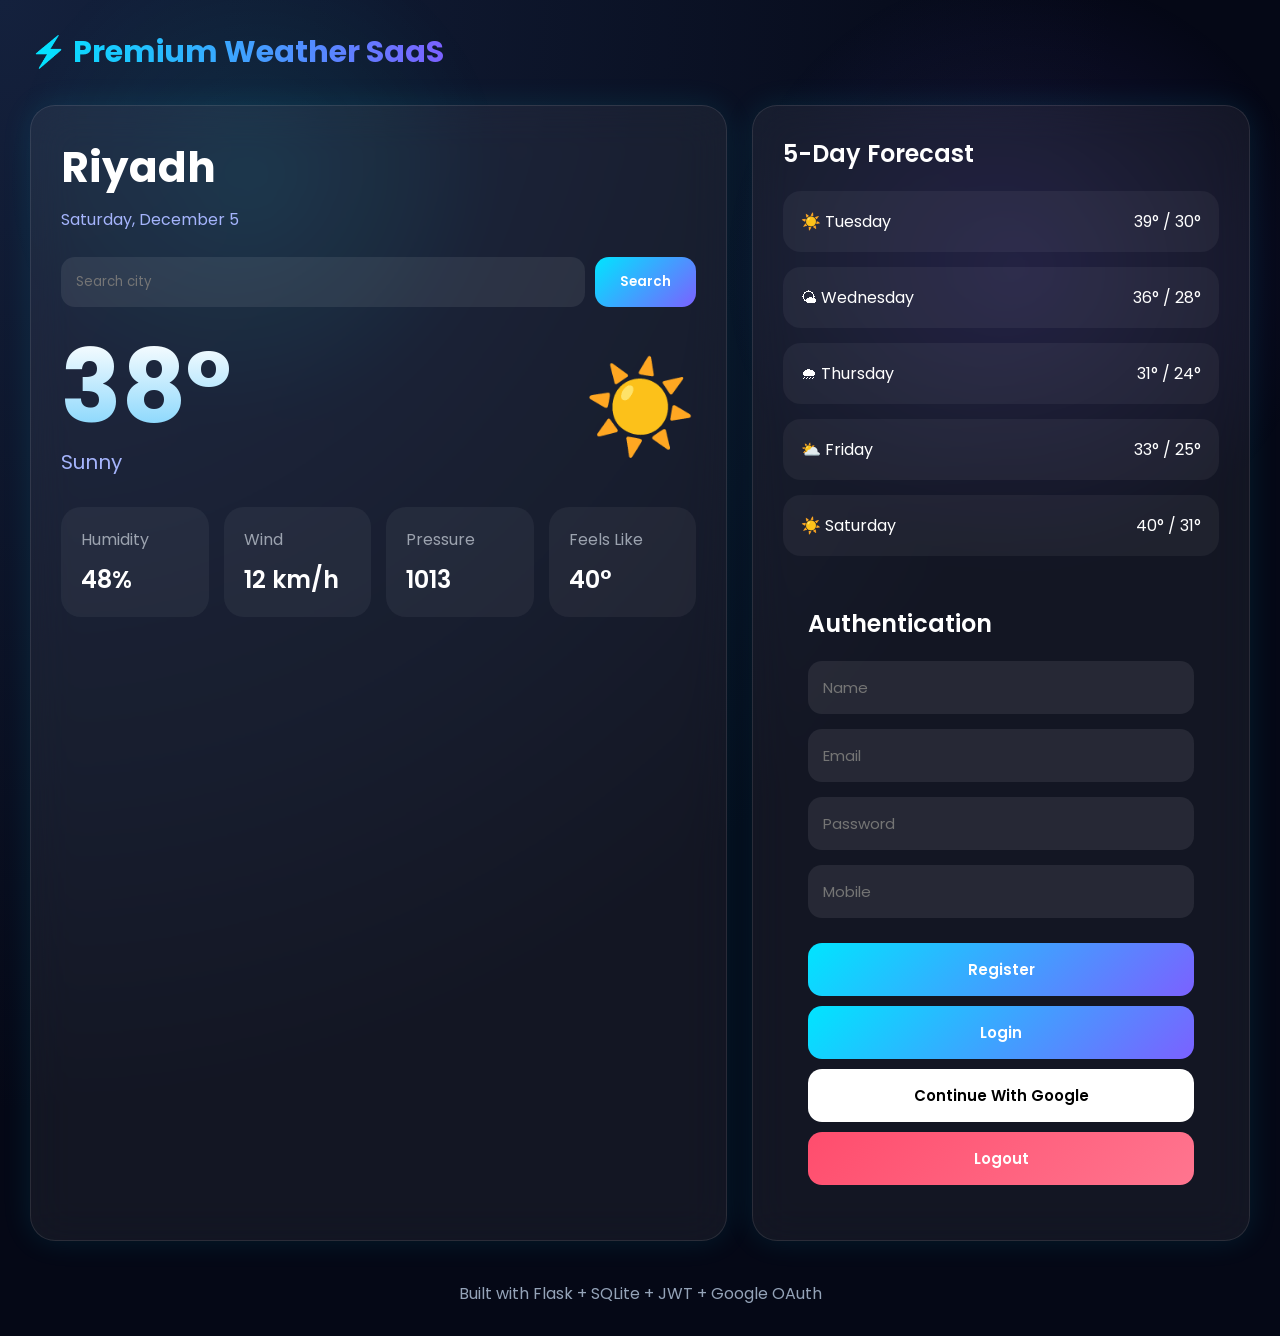
==== templates/index.html @ ec98b8cf "Updated Flask templates structure" ====
<!DOCTYPE html>
<html lang="en">
<head>
<meta charset="UTF-8" />
<meta name="viewport" content="width=device-width, initial-scale=1.0"/>

<title>Premium Weather Dashboard</title>

<link href="https://fonts.googleapis.com/css2?family=Poppins:wght@300;400;500;600;700&display=swap" rel="stylesheet">

<style>

*{
    margin:0;
    padding:0;
    box-sizing:border-box;
    font-family:'Poppins',sans-serif;
}

body{
    background:#050816;
    color:white;
    min-height:100vh;
    overflow-x:hidden;
    background:
        radial-gradient(circle at top left,#14213d,#050816 60%);
}

body::before{
    content:'';
    position:fixed;
    width:100%;
    height:100%;
    background:
        radial-gradient(circle at 20% 20%,rgba(0,255,255,0.08),transparent 20%),
        radial-gradient(circle at 80% 30%,rgba(123,97,255,0.15),transparent 25%);
    z-index:-1;
}

.container{
    max-width:1400px;
    margin:auto;
    padding:30px;
}

.topbar{
    display:flex;
    justify-content:space-between;
    align-items:center;
    margin-bottom:30px;
    flex-wrap:wrap;
    gap:20px;
}

.logo{
    font-size:30px;
    font-weight:700;
    background:linear-gradient(to right,#00e5ff,#7b61ff);
    -webkit-background-clip:text;
    -webkit-text-fill-color:transparent;
}

.glass{
    background:rgba(255,255,255,0.06);
    border:1px solid rgba(255,255,255,0.1);
    backdrop-filter:blur(20px);
    border-radius:25px;
    box-shadow:0 0 30px rgba(0,229,255,0.1);
}

.dashboard{
    display:grid;
    grid-template-columns:1.4fr 1fr;
    gap:25px;
}

.left{
    padding:30px;
}

.city{
    font-size:42px;
    font-weight:700;
}

.date{
    color:#a5b4fc;
    margin-top:8px;
}

.weather-main{
    display:flex;
    justify-content:space-between;
    align-items:center;
    margin-top:30px;
    flex-wrap:wrap;
}

.temp{
    font-size:100px;
    font-weight:700;
    line-height:1;
    background:linear-gradient(to bottom,#fff,#7dd3fc);
    -webkit-background-clip:text;
    -webkit-text-fill-color:transparent;
}

.weather-type{
    color:#a5b4fc;
    margin-top:10px;
    font-size:20px;
}

.weather-icon{
    font-size:90px;
    animation:float 4s ease-in-out infinite;
}

@keyframes float{
    0%,100%{transform:translateY(0);}
    50%{transform:translateY(-10px);}
}

.stats{
    margin-top:30px;
    display:grid;
    grid-template-columns:repeat(4,1fr);
    gap:15px;
}

.stat{
    padding:20px;
    border-radius:20px;
    background:rgba(255,255,255,0.05);
}

.stat-title{
    color:#9ca3af;
    margin-bottom:10px;
}

.stat-value{
    font-size:24px;
    font-weight:600;
}

.right{
    padding:30px;
}

.section-title{
    font-size:24px;
    margin-bottom:20px;
    font-weight:600;
}

.forecast{
    display:flex;
    flex-direction:column;
    gap:15px;
}

.forecast-item{
    display:flex;
    justify-content:space-between;
    align-items:center;
    padding:18px;
    border-radius:18px;
    background:rgba(255,255,255,0.05);
}

.auth-card{
    margin-top:25px;
    padding:25px;
}

.input-group{
    margin-bottom:15px;
}

.input-group input{
    width:100%;
    padding:15px;
    border:none;
    outline:none;
    border-radius:14px;
    background:rgba(255,255,255,0.08);
    color:white;
    font-size:15px;
}

.btn{
    width:100%;
    padding:15px;
    border:none;
    border-radius:14px;
    cursor:pointer;
    font-size:15px;
    font-weight:600;
    margin-top:10px;
    transition:0.3s;
}

.btn-primary{
    background:linear-gradient(135deg,#00e5ff,#7b61ff);
    color:white;
}

.btn-google{
    background:white;
    color:black;
}

.btn-danger{
    background:linear-gradient(135deg,#ff4d6d,#ff758f);
    color:white;
}

.btn:hover{
    transform:translateY(-2px);
}

.user-box{
    margin-top:25px;
    padding:20px;
    border-radius:20px;
    background:rgba(255,255,255,0.05);
    display:none;
}

.user-box img{
    width:80px;
    height:80px;
    border-radius:50%;
    margin-bottom:15px;
    border:3px solid #00e5ff;
}

.search-box{
    display:flex;
    gap:10px;
    margin-top:25px;
}

.search-box input{
    flex:1;
    padding:15px;
    border:none;
    outline:none;
    border-radius:14px;
    background:rgba(255,255,255,0.08);
    color:white;
}

.search-box button{
    padding:15px 25px;
    border:none;
    border-radius:14px;
    cursor:pointer;
    background:linear-gradient(135deg,#00e5ff,#7b61ff);
    color:white;
    font-weight:600;
}

footer{
    margin-top:40px;
    text-align:center;
    color:#94a3b8;
}

@media(max-width:1100px){

.dashboard{
    grid-template-columns:1fr;
}

.stats{
    grid-template-columns:repeat(2,1fr);
}

}

@media(max-width:768px){

.container{
    padding:20px;
}

.temp{
    font-size:70px;
}

.city{
    font-size:32px;
}

.stats{
    grid-template-columns:1fr;
}

}

</style>
</head>
<body>

<div class="container">

<div class="topbar">
<div class="logo">⚡ Premium Weather SaaS</div>
</div>

<div class="dashboard">

<div class="glass left">

<div class="city" id="cityName">Riyadh</div>
<div class="date" id="dateText"></div>

<div class="search-box">
<input type="text" id="cityInput" placeholder="Search city">
<button onclick="searchWeather()">Search</button>
</div>

<div class="weather-main">

<div>
<div class="temp" id="temp">38°</div>
<div class="weather-type" id="weatherType">Sunny</div>
</div>

<div class="weather-icon" id="weatherIcon">☀️</div>

</div>

<div class="stats">

<div class="stat">
<div class="stat-title">Humidity</div>
<div class="stat-value" id="humidity">48%</div>
</div>

<div class="stat">
<div class="stat-title">Wind</div>
<div class="stat-value" id="wind">12 km/h</div>
</div>

<div class="stat">
<div class="stat-title">Pressure</div>
<div class="stat-value" id="pressure">1013</div>
</div>

<div class="stat">
<div class="stat-title">Feels Like</div>
<div class="stat-value" id="feels">40°</div>
</div>

</div>

</div>

<div class="glass right">

<div class="section-title">5-Day Forecast</div>

<div class="forecast">

<div class="forecast-item">
<div>☀️ Tuesday</div>
<div>39° / 30°</div>
</div>

<div class="forecast-item">
<div>🌤 Wednesday</div>
<div>36° / 28°</div>
</div>

<div class="forecast-item">
<div>🌧 Thursday</div>
<div>31° / 24°</div>
</div>

<div class="forecast-item">
<div>⛅ Friday</div>
<div>33° / 25°</div>
</div>

<div class="forecast-item">
<div>☀️ Saturday</div>
<div>40° / 31°</div>
</div>

</div>

<div class="auth-card">

<div class="section-title">Authentication</div>

<div class="input-group">
<input type="text" id="name" placeholder="Name">
</div>

<div class="input-group">
<input type="email" id="email" placeholder="Email">
</div>

<div class="input-group">
<input type="password" id="password" placeholder="Password">
</div>

<div class="input-group">
<input type="text" id="mobile" placeholder="Mobile">
</div>

<button class="btn btn-primary" onclick="registerUser()">
Register
</button>

<button class="btn btn-primary" onclick="loginUser()">
Login
</button>

<button class="btn btn-google" onclick="googleLogin()">
Continue With Google
</button>

<button class="btn btn-danger" onclick="logoutUser()">
Logout
</button>

<div class="user-box" id="userBox">

<img id="userImage" src="https://i.imgur.com/6VBx3io.png">

<h3 id="userName">User</h3>

<p id="userEmail"></p>

<p id="userRole"></p>

<p id="userMobile"></p>

</div>

</div>

</div>

</div>

<footer>
Built with Flask + SQLite + JWT + Google OAuth
</footer>

</div>

<script>

const API_BASE = "https://api-project-e4fn.onrender.com";

const weatherData = {

Riyadh:{
temp:"38°",
type:"Sunny",
icon:"☀️",
humidity:"48%",
wind:"12 km/h",
pressure:"1013",
feels:"40°"
},

Dubai:{
temp:"41°",
type:"Hot & Clear",
icon:"🌤️",
humidity:"55%",
wind:"18 km/h",
pressure:"1010",
feels:"44°"
},

London:{
temp:"19°",
type:"Rainy",
icon:"🌧️",
humidity:"81%",
wind:"20 km/h",
pressure:"1007",
feels:"18°"
}

};

function searchWeather(){

const city = document.getElementById("cityInput").value.trim();

if(!city)return;

const data = weatherData[city] || weatherData["Riyadh"];

document.getElementById("cityName").innerText = city;
document.getElementById("temp").innerText = data.temp;
document.getElementById("weatherType").innerText = data.type;
document.getElementById("weatherIcon").innerText = data.icon;
document.getElementById("humidity").innerText = data.humidity;
document.getElementById("wind").innerText = data.wind;
document.getElementById("pressure").innerText = data.pressure;
document.getElementById("feels").innerText = data.feels;

}

async function registerUser(){

const name = document.getElementById("name").value;
const email = document.getElementById("email").value;
const password = document.getElementById("password").value;
const mobile = document.getElementById("mobile").value;

const res = await fetch(`${API_BASE}/register`,{

method:"POST",

headers:{
"Content-Type":"application/json"
},

body:JSON.stringify({
name,
email,
password,
mobile
})

});

const data = await res.json();

alert(data.message || data.error);

}

async function loginUser(){

const email = document.getElementById("email").value;
const password = document.getElementById("password").value;

const res = await fetch(`${API_BASE}/login`,{

method:"POST",

headers:{
"Content-Type":"application/json"
},

body:JSON.stringify({
email,
password
})

});

const data = await res.json();

if(data.token){

localStorage.setItem("token",data.token);

loadCurrentUser();

alert("Login Successful ✅");

}else{

alert(data.error || "Login Failed");

}

}

function googleLogin(){

window.location.href = `${API_BASE}/google_login`;

}

function logoutUser(){

localStorage.removeItem("token");

document.getElementById("userBox").style.display = "none";

alert("Logged Out");

}

async function loadCurrentUser(){

const token = localStorage.getItem("token");

if(!token)return;

const res = await fetch(`${API_BASE}/me`,{

headers:{
Authorization:`Bearer ${token}`
}

});

const data = await res.json();

document.getElementById("userBox").style.display = "block";

document.getElementById("userName").innerText = data.name;
document.getElementById("userEmail").innerText = data.email;
document.getElementById("userRole").innerText = "Role: " + data.role;
document.getElementById("userMobile").innerText = "Mobile: " + data.mobile;

if(data.picture){

document.getElementById("userImage").src = data.picture;

}

}

const params = new URLSearchParams(window.location.search);

const token = params.get("token");

if(token){

localStorage.setItem("token",token);

window.history.replaceState({},document.title,"/");

}

loadCurrentUser();

document.getElementById("dateText").innerText =
new Date().toLocaleDateString('en-US',{
weekday:'long',
month:'long',
day:'numeric'
});

</script>

</body>
</html>
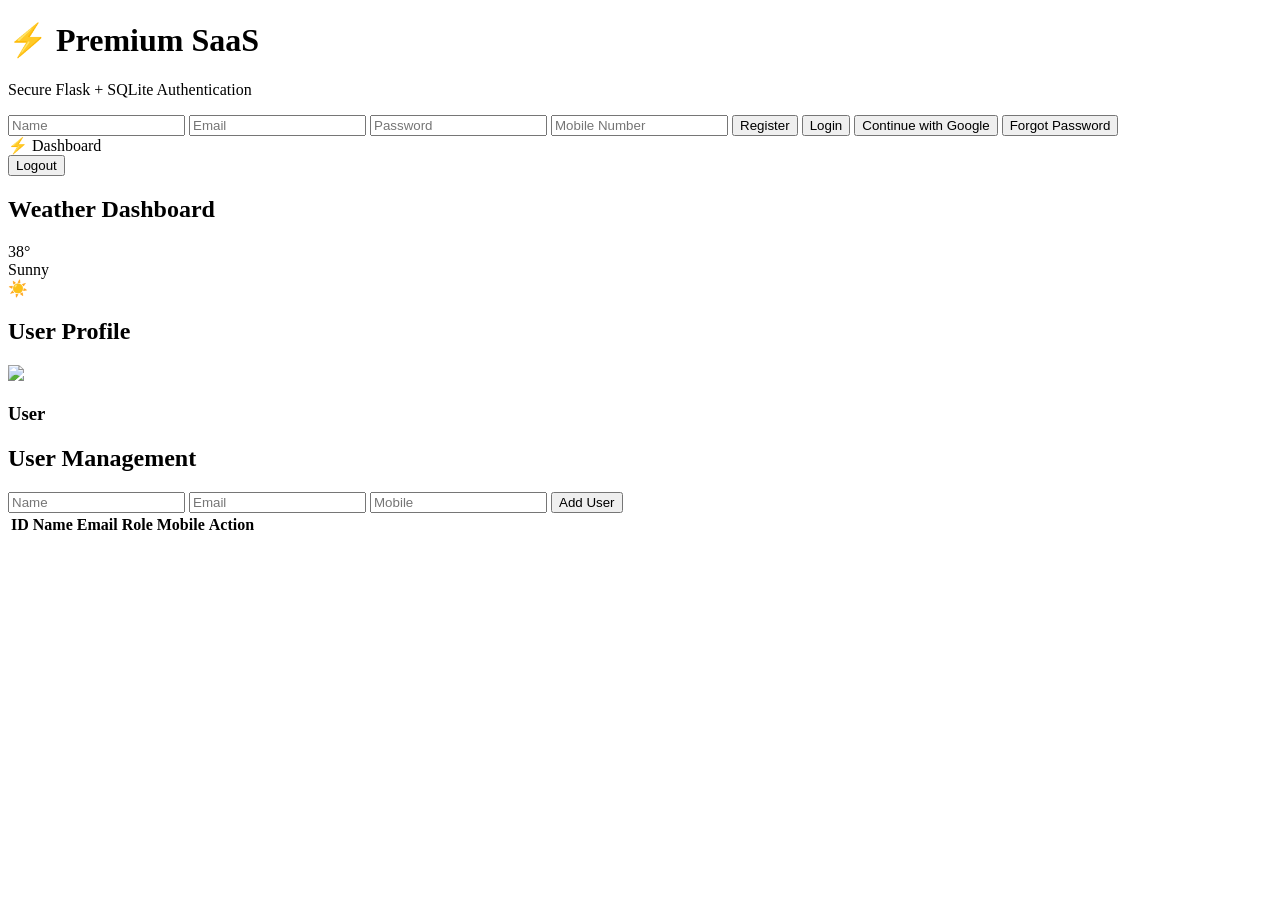
==== commit 19e2170c: "Added professional auth dashboard frontend" ====
--- a/templates/index.html
+++ b/templates/index.html
@@ -1,653 +1,195 @@
 <!DOCTYPE html>
 <html lang="en">
 <head>
-<meta charset="UTF-8" />
-<meta name="viewport" content="width=device-width, initial-scale=1.0"/>
 
-<title>Premium Weather Dashboard</title>
+<meta charset="UTF-8">
+<meta name="viewport" content="width=device-width, initial-scale=1.0">
+
+<title>Premium SaaS Dashboard</title>
+
+<link rel="stylesheet" href="/static/css/style.css">
 
 <link href="https://fonts.googleapis.com/css2?family=Poppins:wght@300;400;500;600;700&display=swap" rel="stylesheet">
 
-<style>
+</head>
 
-*{
-    margin:0;
-    padding:0;
-    box-sizing:border-box;
-    font-family:'Poppins',sans-serif;
-}
-
-body{
-    background:#050816;
-    color:white;
-    min-height:100vh;
-    overflow-x:hidden;
-    background:
-        radial-gradient(circle at top left,#14213d,#050816 60%);
-}
-
-body::before{
-    content:'';
-    position:fixed;
-    width:100%;
-    height:100%;
-    background:
-        radial-gradient(circle at 20% 20%,rgba(0,255,255,0.08),transparent 20%),
-        radial-gradient(circle at 80% 30%,rgba(123,97,255,0.15),transparent 25%);
-    z-index:-1;
-}
-
-.container{
-    max-width:1400px;
-    margin:auto;
-    padding:30px;
-}
-
-.topbar{
-    display:flex;
-    justify-content:space-between;
-    align-items:center;
-    margin-bottom:30px;
-    flex-wrap:wrap;
-    gap:20px;
-}
-
-.logo{
-    font-size:30px;
-    font-weight:700;
-    background:linear-gradient(to right,#00e5ff,#7b61ff);
-    -webkit-background-clip:text;
-    -webkit-text-fill-color:transparent;
-}
-
-.glass{
-    background:rgba(255,255,255,0.06);
-    border:1px solid rgba(255,255,255,0.1);
-    backdrop-filter:blur(20px);
-    border-radius:25px;
-    box-shadow:0 0 30px rgba(0,229,255,0.1);
-}
-
-.dashboard{
-    display:grid;
-    grid-template-columns:1.4fr 1fr;
-    gap:25px;
-}
-
-.left{
-    padding:30px;
-}
-
-.city{
-    font-size:42px;
-    font-weight:700;
-}
-
-.date{
-    color:#a5b4fc;
-    margin-top:8px;
-}
-
-.weather-main{
-    display:flex;
-    justify-content:space-between;
-    align-items:center;
-    margin-top:30px;
-    flex-wrap:wrap;
-}
-
-.temp{
-    font-size:100px;
-    font-weight:700;
-    line-height:1;
-    background:linear-gradient(to bottom,#fff,#7dd3fc);
-    -webkit-background-clip:text;
-    -webkit-text-fill-color:transparent;
-}
-
-.weather-type{
-    color:#a5b4fc;
-    margin-top:10px;
-    font-size:20px;
-}
-
-.weather-icon{
-    font-size:90px;
-    animation:float 4s ease-in-out infinite;
-}
-
-@keyframes float{
-    0%,100%{transform:translateY(0);}
-    50%{transform:translateY(-10px);}
-}
-
-.stats{
-    margin-top:30px;
-    display:grid;
-    grid-template-columns:repeat(4,1fr);
-    gap:15px;
-}
-
-.stat{
-    padding:20px;
-    border-radius:20px;
-    background:rgba(255,255,255,0.05);
-}
-
-.stat-title{
-    color:#9ca3af;
-    margin-bottom:10px;
-}
-
-.stat-value{
-    font-size:24px;
-    font-weight:600;
-}
-
-.right{
-    padding:30px;
-}
-
-.section-title{
-    font-size:24px;
-    margin-bottom:20px;
-    font-weight:600;
-}
-
-.forecast{
-    display:flex;
-    flex-direction:column;
-    gap:15px;
-}
-
-.forecast-item{
-    display:flex;
-    justify-content:space-between;
-    align-items:center;
-    padding:18px;
-    border-radius:18px;
-    background:rgba(255,255,255,0.05);
-}
-
-.auth-card{
-    margin-top:25px;
-    padding:25px;
-}
-
-.input-group{
-    margin-bottom:15px;
-}
-
-.input-group input{
-    width:100%;
-    padding:15px;
-    border:none;
-    outline:none;
-    border-radius:14px;
-    background:rgba(255,255,255,0.08);
-    color:white;
-    font-size:15px;
-}
-
-.btn{
-    width:100%;
-    padding:15px;
-    border:none;
-    border-radius:14px;
-    cursor:pointer;
-    font-size:15px;
-    font-weight:600;
-    margin-top:10px;
-    transition:0.3s;
-}
-
-.btn-primary{
-    background:linear-gradient(135deg,#00e5ff,#7b61ff);
-    color:white;
-}
-
-.btn-google{
-    background:white;
-    color:black;
-}
-
-.btn-danger{
-    background:linear-gradient(135deg,#ff4d6d,#ff758f);
-    color:white;
-}
-
-.btn:hover{
-    transform:translateY(-2px);
-}
-
-.user-box{
-    margin-top:25px;
-    padding:20px;
-    border-radius:20px;
-    background:rgba(255,255,255,0.05);
-    display:none;
-}
-
-.user-box img{
-    width:80px;
-    height:80px;
-    border-radius:50%;
-    margin-bottom:15px;
-    border:3px solid #00e5ff;
-}
-
-.search-box{
-    display:flex;
-    gap:10px;
-    margin-top:25px;
-}
-
-.search-box input{
-    flex:1;
-    padding:15px;
-    border:none;
-    outline:none;
-    border-radius:14px;
-    background:rgba(255,255,255,0.08);
-    color:white;
-}
-
-.search-box button{
-    padding:15px 25px;
-    border:none;
-    border-radius:14px;
-    cursor:pointer;
-    background:linear-gradient(135deg,#00e5ff,#7b61ff);
-    color:white;
-    font-weight:600;
-}
-
-footer{
-    margin-top:40px;
-    text-align:center;
-    color:#94a3b8;
-}
-
-@media(max-width:1100px){
-
-.dashboard{
-    grid-template-columns:1fr;
-}
-
-.stats{
-    grid-template-columns:repeat(2,1fr);
-}
-
-}
-
-@media(max-width:768px){
-
-.container{
-    padding:20px;
-}
-
-.temp{
-    font-size:70px;
-}
-
-.city{
-    font-size:32px;
-}
-
-.stats{
-    grid-template-columns:1fr;
-}
-
-}
-
-</style>
-</head>
 <body>
 
-<div class="container">
+<!-- AUTH SCREEN -->
 
-<div class="topbar">
-<div class="logo">⚡ Premium Weather SaaS</div>
-</div>
+<div id="authScreen" class="screen active">
 
-<div class="dashboard">
+    <div class="auth-container glass">
 
-<div class="glass left">
+        <h1>⚡ Premium SaaS</h1>
 
-<div class="city" id="cityName">Riyadh</div>
-<div class="date" id="dateText"></div>
+        <p class="subtitle">
+            Secure Flask + SQLite Authentication
+        </p>
 
-<div class="search-box">
-<input type="text" id="cityInput" placeholder="Search city">
-<button onclick="searchWeather()">Search</button>
-</div>
+        <input type="text" id="name" placeholder="Name">
 
-<div class="weather-main">
+        <input type="email" id="email" placeholder="Email">
 
-<div>
-<div class="temp" id="temp">38°</div>
-<div class="weather-type" id="weatherType">Sunny</div>
-</div>
+        <input type="password" id="password" placeholder="Password">
 
-<div class="weather-icon" id="weatherIcon">☀️</div>
+        <input type="text" id="mobile" placeholder="Mobile Number">
+
+        <button onclick="registerUser()" class="btn primary">
+            Register
+        </button>
+
+        <button onclick="loginUser()" class="btn primary">
+            Login
+        </button>
+
+        <button onclick="googleLogin()" class="btn google">
+            Continue with Google
+        </button>
+
+        <button onclick="forgotPassword()" class="btn secondary">
+            Forgot Password
+        </button>
+
+    </div>
 
 </div>
 
-<div class="stats">
+<!-- DASHBOARD -->
 
-<div class="stat">
-<div class="stat-title">Humidity</div>
-<div class="stat-value" id="humidity">48%</div>
-</div>
+<div id="dashboardScreen" class="screen hidden">
 
-<div class="stat">
-<div class="stat-title">Wind</div>
-<div class="stat-value" id="wind">12 km/h</div>
-</div>
+    <div class="topbar glass">
 
-<div class="stat">
-<div class="stat-title">Pressure</div>
-<div class="stat-value" id="pressure">1013</div>
-</div>
+        <div class="logo">⚡ Dashboard</div>
 
-<div class="stat">
-<div class="stat-title">Feels Like</div>
-<div class="stat-value" id="feels">40°</div>
-</div>
+        <div class="topbar-right">
+
+            <div id="currentUser"></div>
+
+            <button onclick="logoutUser()" class="btn danger small">
+                Logout
+            </button>
+
+        </div>
+
+    </div>
+
+    <!-- DASHBOARD GRID -->
+
+    <div class="dashboard-grid">
+
+        <!-- WEATHER -->
+
+        <div class="glass weather-card">
+
+            <h2>Weather Dashboard</h2>
+
+            <div class="weather-main">
+
+                <div>
+
+                    <div id="temp" class="temp">38°</div>
+
+                    <div id="weatherType">
+                        Sunny
+                    </div>
+
+                </div>
+
+                <div class="weather-icon">
+                    ☀️
+                </div>
+
+            </div>
+
+        </div>
+
+        <!-- PROFILE -->
+
+        <div class="glass profile-card">
+
+            <h2>User Profile</h2>
+
+            <img id="profileImage"
+                 src="https://i.imgur.com/6VBx3io.png">
+
+            <h3 id="profileName">User</h3>
+
+            <p id="profileEmail"></p>
+
+            <p id="profileRole"></p>
+
+            <p id="profileMobile"></p>
+
+        </div>
+
+    </div>
+
+    <!-- ADMIN PANEL -->
+
+    <div id="adminPanel"
+         class="glass admin-panel hidden">
+
+        <div class="admin-header">
+
+            <h2>User Management</h2>
+
+        </div>
+
+        <!-- ADD USER -->
+
+        <div class="add-user-grid">
+
+            <input type="text"
+                   id="newUserName"
+                   placeholder="Name">
+
+            <input type="email"
+                   id="newUserEmail"
+                   placeholder="Email">
+
+            <input type="text"
+                   id="newUserMobile"
+                   placeholder="Mobile">
+
+            <button onclick="addUser()"
+                    class="btn primary">
+
+                Add User
+
+            </button>
+
+        </div>
+
+        <!-- USERS TABLE -->
+
+        <table>
+
+            <thead>
+
+                <tr>
+
+                    <th>ID</th>
+                    <th>Name</th>
+                    <th>Email</th>
+                    <th>Role</th>
+                    <th>Mobile</th>
+                    <th>Action</th>
+
+                </tr>
+
+            </thead>
+
+            <tbody id="usersTable"></tbody>
+
+        </table>
+
+    </div>
 
 </div>
 
-</div>
-
-<div class="glass right">
-
-<div class="section-title">5-Day Forecast</div>
-
-<div class="forecast">
-
-<div class="forecast-item">
-<div>☀️ Tuesday</div>
-<div>39° / 30°</div>
-</div>
-
-<div class="forecast-item">
-<div>🌤 Wednesday</div>
-<div>36° / 28°</div>
-</div>
-
-<div class="forecast-item">
-<div>🌧 Thursday</div>
-<div>31° / 24°</div>
-</div>
-
-<div class="forecast-item">
-<div>⛅ Friday</div>
-<div>33° / 25°</div>
-</div>
-
-<div class="forecast-item">
-<div>☀️ Saturday</div>
-<div>40° / 31°</div>
-</div>
-
-</div>
-
-<div class="auth-card">
-
-<div class="section-title">Authentication</div>
-
-<div class="input-group">
-<input type="text" id="name" placeholder="Name">
-</div>
-
-<div class="input-group">
-<input type="email" id="email" placeholder="Email">
-</div>
-
-<div class="input-group">
-<input type="password" id="password" placeholder="Password">
-</div>
-
-<div class="input-group">
-<input type="text" id="mobile" placeholder="Mobile">
-</div>
-
-<button class="btn btn-primary" onclick="registerUser()">
-Register
-</button>
-
-<button class="btn btn-primary" onclick="loginUser()">
-Login
-</button>
-
-<button class="btn btn-google" onclick="googleLogin()">
-Continue With Google
-</button>
-
-<button class="btn btn-danger" onclick="logoutUser()">
-Logout
-</button>
-
-<div class="user-box" id="userBox">
-
-<img id="userImage" src="https://i.imgur.com/6VBx3io.png">
-
-<h3 id="userName">User</h3>
-
-<p id="userEmail"></p>
-
-<p id="userRole"></p>
-
-<p id="userMobile"></p>
-
-</div>
-
-</div>
-
-</div>
-
-</div>
-
-<footer>
-Built with Flask + SQLite + JWT + Google OAuth
-</footer>
-
-</div>
-
-<script>
-
-const API_BASE = "https://api-project-e4fn.onrender.com";
-
-const weatherData = {
-
-Riyadh:{
-temp:"38°",
-type:"Sunny",
-icon:"☀️",
-humidity:"48%",
-wind:"12 km/h",
-pressure:"1013",
-feels:"40°"
-},
-
-Dubai:{
-temp:"41°",
-type:"Hot & Clear",
-icon:"🌤️",
-humidity:"55%",
-wind:"18 km/h",
-pressure:"1010",
-feels:"44°"
-},
-
-London:{
-temp:"19°",
-type:"Rainy",
-icon:"🌧️",
-humidity:"81%",
-wind:"20 km/h",
-pressure:"1007",
-feels:"18°"
-}
-
-};
-
-function searchWeather(){
-
-const city = document.getElementById("cityInput").value.trim();
-
-if(!city)return;
-
-const data = weatherData[city] || weatherData["Riyadh"];
-
-document.getElementById("cityName").innerText = city;
-document.getElementById("temp").innerText = data.temp;
-document.getElementById("weatherType").innerText = data.type;
-document.getElementById("weatherIcon").innerText = data.icon;
-document.getElementById("humidity").innerText = data.humidity;
-document.getElementById("wind").innerText = data.wind;
-document.getElementById("pressure").innerText = data.pressure;
-document.getElementById("feels").innerText = data.feels;
-
-}
-
-async function registerUser(){
-
-const name = document.getElementById("name").value;
-const email = document.getElementById("email").value;
-const password = document.getElementById("password").value;
-const mobile = document.getElementById("mobile").value;
-
-const res = await fetch(`${API_BASE}/register`,{
-
-method:"POST",
-
-headers:{
-"Content-Type":"application/json"
-},
-
-body:JSON.stringify({
-name,
-email,
-password,
-mobile
-})
-
-});
-
-const data = await res.json();
-
-alert(data.message || data.error);
-
-}
-
-async function loginUser(){
-
-const email = document.getElementById("email").value;
-const password = document.getElementById("password").value;
-
-const res = await fetch(`${API_BASE}/login`,{
-
-method:"POST",
-
-headers:{
-"Content-Type":"application/json"
-},
-
-body:JSON.stringify({
-email,
-password
-})
-
-});
-
-const data = await res.json();
-
-if(data.token){
-
-localStorage.setItem("token",data.token);
-
-loadCurrentUser();
-
-alert("Login Successful ✅");
-
-}else{
-
-alert(data.error || "Login Failed");
-
-}
-
-}
-
-function googleLogin(){
-
-window.location.href = `${API_BASE}/google_login`;
-
-}
-
-function logoutUser(){
-
-localStorage.removeItem("token");
-
-document.getElementById("userBox").style.display = "none";
-
-alert("Logged Out");
-
-}
-
-async function loadCurrentUser(){
-
-const token = localStorage.getItem("token");
-
-if(!token)return;
-
-const res = await fetch(`${API_BASE}/me`,{
-
-headers:{
-Authorization:`Bearer ${token}`
-}
-
-});
-
-const data = await res.json();
-
-document.getElementById("userBox").style.display = "block";
-
-document.getElementById("userName").innerText = data.name;
-document.getElementById("userEmail").innerText = data.email;
-document.getElementById("userRole").innerText = "Role: " + data.role;
-document.getElementById("userMobile").innerText = "Mobile: " + data.mobile;
-
-if(data.picture){
-
-document.getElementById("userImage").src = data.picture;
-
-}
-
-}
-
-const params = new URLSearchParams(window.location.search);
-
-const token = params.get("token");
-
-if(token){
-
-localStorage.setItem("token",token);
-
-window.history.replaceState({},document.title,"/");
-
-}
-
-loadCurrentUser();
-
-document.getElementById("dateText").innerText =
-new Date().toLocaleDateString('en-US',{
-weekday:'long',
-month:'long',
-day:'numeric'
-});
-
-</script>
+<script src="/static/js/app.js"></script>
 
 </body>
 </html>
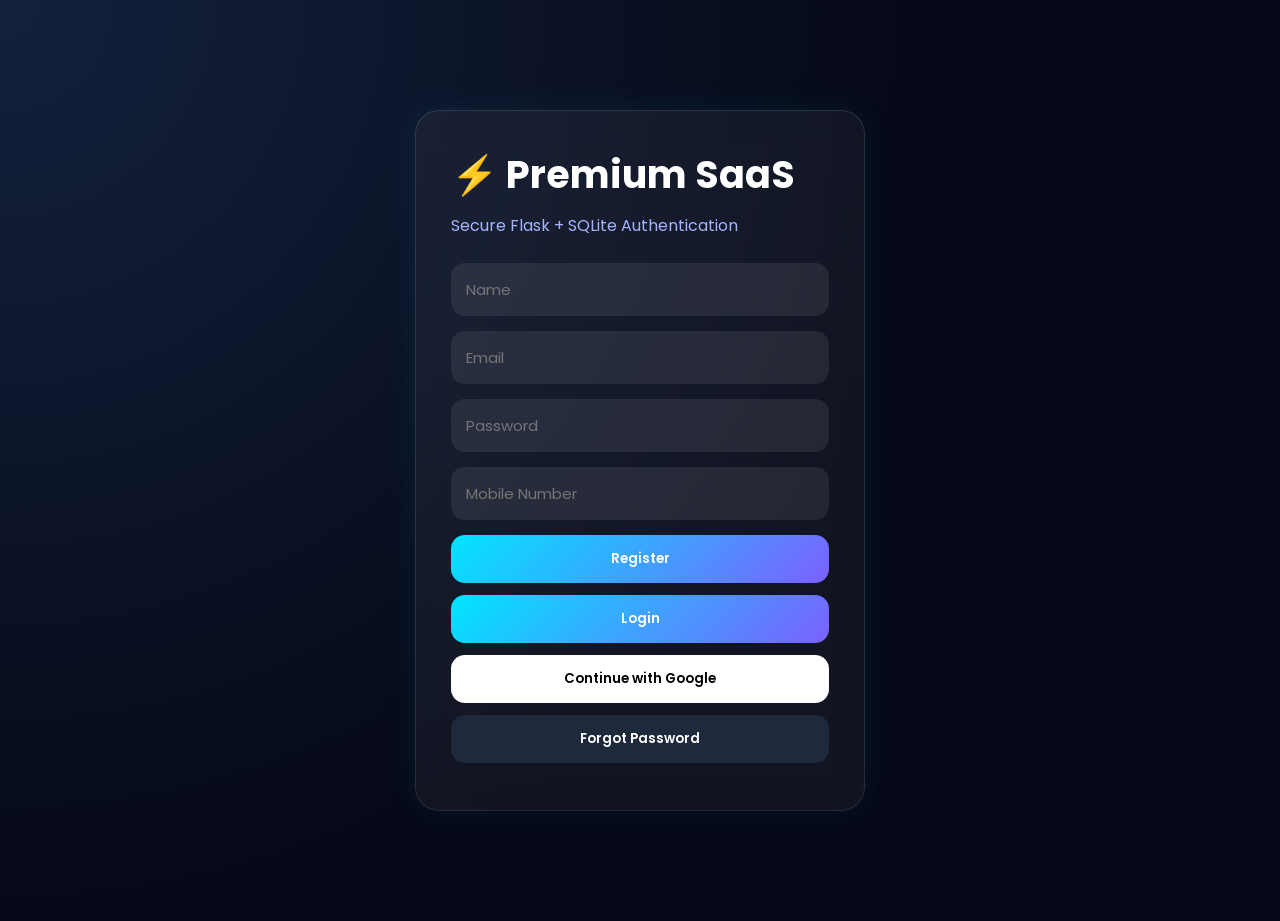
==== commit 840a0fcf: "Added editable admin dashboard and weather search" ====
--- a/templates/index.html
+++ b/templates/index.html
@@ -81,29 +81,52 @@
 
         <!-- WEATHER -->
 
-        <div class="glass weather-card">
-
-            <h2>Weather Dashboard</h2>
-
-            <div class="weather-main">
-
-                <div>
-
-                    <div id="temp" class="temp">38°</div>
-
-                    <div id="weatherType">
-                        Sunny
-                    </div>
-
-                </div>
-
-                <div class="weather-icon">
-                    ☀️
-                </div>
-
+<div class="glass weather-card">
+
+    <h2>Weather Dashboard</h2>
+
+    <div class="weather-search">
+
+        <input
+            type="text"
+            id="cityInput"
+            placeholder="Enter city name">
+
+        <button
+            onclick="searchWeather()"
+            class="btn primary">
+
+            Search
+
+        </button>
+
+    </div>
+
+    <div class="weather-main">
+
+        <div>
+
+            <div id="temp" class="temp">
+                --
             </div>
 
-        </div>
+            <div id="weatherType">
+                Search weather
+            </div>
+
+        </div>
+
+        <div
+            class="weather-icon"
+            id="weatherIcon">
+
+            🌤️
+
+        </div>
+
+    </div>
+
+</div>
 
         <!-- PROFILE -->
 
@@ -137,30 +160,70 @@
 
         </div>
 
-        <!-- ADD USER -->
-
-        <div class="add-user-grid">
-
-            <input type="text"
-                   id="newUserName"
-                   placeholder="Name">
-
-            <input type="email"
-                   id="newUserEmail"
-                   placeholder="Email">
-
-            <input type="text"
-                   id="newUserMobile"
-                   placeholder="Mobile">
-
-            <button onclick="addUser()"
-                    class="btn primary">
-
-                Add User
-
-            </button>
-
-        </div>
+       <!-- ADMIN ACTIONS -->
+
+<div class="admin-actions">
+
+    <button
+        onclick="loadUsers()"
+        class="btn primary small">
+
+        Load Users
+
+    </button>
+
+</div>
+
+<!-- ADMIN ACTIONS -->
+
+<div class="admin-actions">
+
+    <button
+        onclick="loadUsers()"
+        class="btn primary small">
+
+        Load Users
+
+    </button>
+
+</div>
+
+<!-- ADD USER -->
+
+<div class="add-user-grid">
+
+    <input type="text"
+           id="newUserName"
+           placeholder="Name">
+
+    <input type="email"
+           id="newUserEmail"
+           placeholder="Email">
+
+    <input type="text"
+           id="newUserMobile"
+           placeholder="Mobile">
+
+    <select id="newUserRole">
+
+        <option value="User">
+            User
+        </option>
+
+        <option value="Admin">
+            Admin
+        </option>
+
+    </select>
+
+    <button onclick="addUser()"
+            class="btn primary">
+
+        Add User
+
+    </button>
+
+</div>
 
         <!-- USERS TABLE -->
 
@@ -175,6 +238,7 @@
                     <th>Email</th>
                     <th>Role</th>
                     <th>Mobile</th>
+                    <th>Role</th>
                     <th>Action</th>
 
                 </tr>
--- a/static/css/style.css
+++ b/static/css/style.css
@@ -0,0 +1,193 @@
+*{
+    margin:0;
+    padding:0;
+    box-sizing:border-box;
+    font-family:'Poppins',sans-serif;
+}
+
+body{
+    background:#050816;
+    color:white;
+    min-height:100vh;
+    padding:30px;
+    background:
+    radial-gradient(circle at top left,#14213d,#050816 60%);
+}
+
+.hidden{
+    display:none !important;
+}
+
+.glass{
+    background:rgba(255,255,255,0.05);
+    border:1px solid rgba(255,255,255,0.1);
+    border-radius:24px;
+    backdrop-filter:blur(18px);
+    box-shadow:0 0 30px rgba(0,229,255,0.08);
+}
+
+.auth-container{
+    max-width:450px;
+    margin:80px auto;
+    padding:35px;
+}
+
+.auth-container h1{
+    margin-bottom:10px;
+    font-size:38px;
+}
+
+.subtitle{
+    margin-bottom:25px;
+    color:#a5b4fc;
+}
+
+input{
+    width:100%;
+    padding:15px;
+    border:none;
+    outline:none;
+    border-radius:14px;
+    background:rgba(255,255,255,0.08);
+    color:white;
+    margin-bottom:15px;
+    font-size:15px;
+}
+
+.btn{
+    border:none;
+    border-radius:14px;
+    padding:14px;
+    width:100%;
+    margin-bottom:12px;
+    cursor:pointer;
+    font-weight:600;
+    transition:0.3s ease;
+}
+
+.btn:hover{
+    transform:translateY(-2px);
+}
+
+.primary{
+    background:linear-gradient(135deg,#00e5ff,#7b61ff);
+    color:white;
+}
+
+.google{
+    background:white;
+    color:black;
+}
+
+.secondary{
+    background:#1e293b;
+    color:white;
+}
+
+.danger{
+    background:#ef4444;
+    color:white;
+}
+
+.small{
+    width:auto;
+    padding:10px 15px;
+}
+
+.topbar{
+    display:flex;
+    justify-content:space-between;
+    align-items:center;
+    padding:20px;
+    margin-bottom:25px;
+}
+
+.logo{
+    font-size:26px;
+    font-weight:700;
+    background:linear-gradient(to right,#00e5ff,#7b61ff);
+    -webkit-background-clip:text;
+    -webkit-text-fill-color:transparent;
+}
+
+.dashboard-grid{
+    display:grid;
+    grid-template-columns:1fr 1fr;
+    gap:25px;
+}
+
+.weather-card,
+.profile-card,
+.admin-panel{
+    padding:30px;
+}
+
+.temp{
+    font-size:90px;
+    font-weight:700;
+    line-height:1;
+    background:linear-gradient(to bottom,#fff,#7dd3fc);
+    -webkit-background-clip:text;
+    -webkit-text-fill-color:transparent;
+}
+
+.weather-main{
+    display:flex;
+    justify-content:space-between;
+    align-items:center;
+    margin-top:20px;
+}
+
+.weather-icon{
+    font-size:80px;
+}
+
+#profileImage{
+    width:100px;
+    height:100px;
+    border-radius:50%;
+    margin:20px 0;
+    border:3px solid #00e5ff;
+}
+
+.admin-panel{
+    margin-top:25px;
+}
+
+.add-user-grid{
+    display:grid;
+    grid-template-columns:repeat(4,1fr);
+    gap:15px;
+    margin:20px 0;
+}
+
+table{
+    width:100%;
+    border-collapse:collapse;
+}
+
+th,td{
+    padding:15px;
+    text-align:left;
+}
+
+tr{
+    border-bottom:1px solid rgba(255,255,255,0.1);
+}
+
+@media(max-width:900px){
+
+.dashboard-grid,
+.add-user-grid{
+    grid-template-columns:1fr;
+}
+
+body{
+    padding:15px;
+}
+
+.temp{
+    font-size:65px;
+}
+
+}
